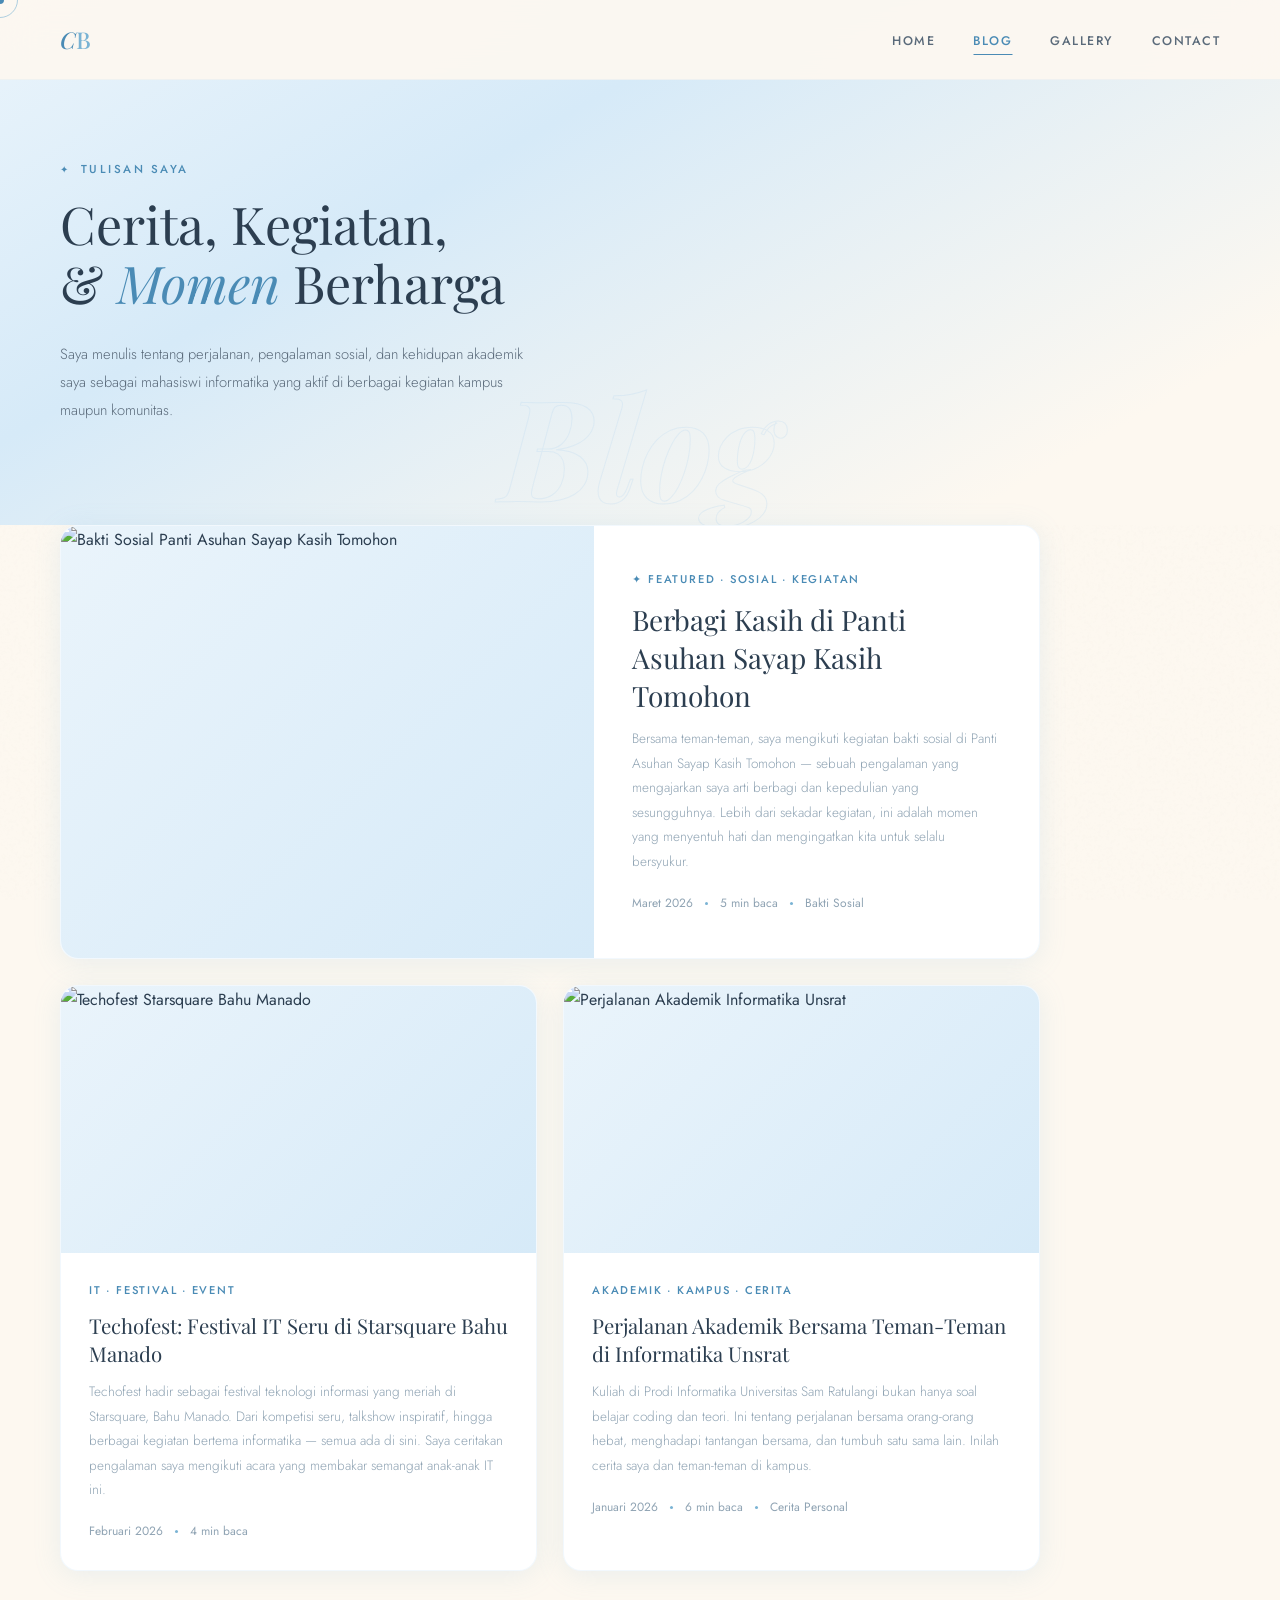
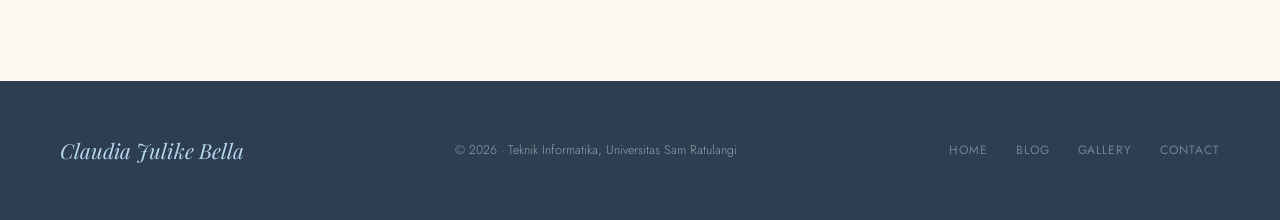
==== pages/blog.html @ 1d7b2b20 "first commit" ====
<!DOCTYPE html>
<html lang="id">
<head>
  <meta charset="UTF-8" />
  <meta name="viewport" content="width=device-width, initial-scale=1.0" />
  <title>Blog — Claudia Julike Bella</title>
  <link rel="stylesheet" href="../css/style.css" />
</head>
<body>

  <!-- CURSOR -->
  <div class="cursor-dot"></div>
  <div class="cursor-ring"></div>

  <!-- PAGE TRANSITION -->
  <div class="page-transition"></div>

  <!-- NAVBAR -->
  <nav>
    <div class="nav-logo"><em>C</em><span>B</span></div>
    <ul class="nav-links">
      <li><a href="../index.html">Home</a></li>
      <li><a href="blog.html" class="active">Blog</a></li>
      <li><a href="gallery.html">Gallery</a></li>
      <li><a href="contact.html">Contact</a></li>
    </ul>
    <div class="hamburger">
      <span></span><span></span><span></span>
    </div>
  </nav>

  <!-- PAGE HERO -->
  <div class="page-hero">
    <div class="page-hero-bg"></div>
    <div class="page-bg-text">Blog</div>
    <div class="page-hero-content">
      <div class="section-label">Tulisan Saya</div>
      <h1 class="section-title">Cerita, Kegiatan,<br>& <em>Momen</em> Berharga</h1>
      <p style="color: var(--text-mid); font-size: 0.92rem; max-width: 480px; margin-top: 16px; font-weight:300; line-height:1.9;">
        Saya menulis tentang perjalanan, pengalaman sosial, dan kehidupan akademik
        saya sebagai mahasiswi informatika yang aktif di berbagai kegiatan kampus maupun komunitas.
      </p>
    </div>
  </div>

  <!-- BLOG GRID -->
  <div class="blog-grid">

    <!-- Article 1 — Featured: Bakti Sosial Panti Asuhan -->
    <article class="blog-card featured reveal">
      <div class="blog-thumb">
        <img src="/assets/blog/image1.png" alt="Bakti Sosial Panti Asuhan Sayap Kasih Tomohon" />
        <div class="blog-thumb-bar"></div>
      </div>
      <div class="blog-body">
        <div class="blog-category">✦ Featured · Sosial · Kegiatan</div>
        <h2 class="blog-title">Berbagi Kasih di Panti Asuhan Sayap Kasih Tomohon</h2>
        <p class="blog-excerpt">
          Bersama teman-teman, saya mengikuti kegiatan bakti sosial di Panti Asuhan Sayap Kasih
          Tomohon — sebuah pengalaman yang mengajarkan saya arti berbagi dan kepedulian yang
          sesungguhnya. Lebih dari sekadar kegiatan, ini adalah momen yang menyentuh hati dan
          mengingatkan kita untuk selalu bersyukur.
        </p>
        <div class="blog-meta">
          <span>Maret 2026</span>
          <div class="blog-meta-dot"></div>
          <span>5 min baca</span>
          <div class="blog-meta-dot"></div>
          <span>Bakti Sosial</span>
        </div>
      </div>
    </article>

    <!-- Article 2: Techofest -->
    <article class="blog-card reveal">
      <div class="blog-thumb">
        <img src="/assets/blog/image2.png" alt="Techofest Starsquare Bahu Manado" />
        <div class="blog-thumb-bar"></div>
      </div>
      <div class="blog-body">
        <div class="blog-category">IT · Festival · Event</div>
        <h2 class="blog-title">Techofest: Festival IT Seru di Starsquare Bahu Manado</h2>
        <p class="blog-excerpt">
          Techofest hadir sebagai festival teknologi informasi yang meriah di Starsquare, Bahu Manado.
          Dari kompetisi seru, talkshow inspiratif, hingga berbagai kegiatan bertema informatika —
          semua ada di sini. Saya ceritakan pengalaman saya mengikuti acara yang membakar semangat
          anak-anak IT ini.
        </p>
        <div class="blog-meta">
          <span>Februari 2026</span>
          <div class="blog-meta-dot"></div>
          <span>4 min baca</span>
        </div>
      </div>
    </article>

    <!-- Article 3: Perjalanan Akademik -->
    <article class="blog-card reveal">
      <div class="blog-thumb">
        <img src="/assets/blog/image3.png" alt="Perjalanan Akademik Informatika Unsrat" />
        <div class="blog-thumb-bar"></div>
      </div>
      <div class="blog-body">
        <div class="blog-category">Akademik · Kampus · Cerita</div>
        <h2 class="blog-title">Perjalanan Akademik Bersama Teman-Teman di Informatika Unsrat</h2>
        <p class="blog-excerpt">
          Kuliah di Prodi Informatika Universitas Sam Ratulangi bukan hanya soal belajar coding
          dan teori. Ini tentang perjalanan bersama orang-orang hebat, menghadapi tantangan
          bersama, dan tumbuh satu sama lain. Inilah cerita saya dan teman-teman di kampus.
        </p>
        <div class="blog-meta">
          <span>Januari 2026</span>
          <div class="blog-meta-dot"></div>
          <span>6 min baca</span>
          <div class="blog-meta-dot"></div>
          <span>Cerita Personal</span>
        </div>
      </div>
    </article>

  </div>

  <!-- FOOTER -->
  <footer>
    <div class="footer-logo">Claudia Julike Bella</div>
    <p class="footer-text">© 2026 · Teknik Informatika, Universitas Sam Ratulangi</p>
    <div class="footer-links">
      <a href="../index.html">Home</a>
      <a href="blog.html">Blog</a>
      <a href="gallery.html">Gallery</a>
      <a href="contact.html">Contact</a>
    </div>
  </footer>

  <script src="../js/script.js"></script>
</body>
</html>
---- css/style.css ----
@import url('https://fonts.googleapis.com/css2?family=Playfair+Display:ital,wght@0,400;0,500;0,700;1,400;1,500&family=Jost:wght@300;400;500&display=swap');

/* ===================== CSS VARIABLES ===================== */
:root {
  --baby-blue: #b8d8f0;
  --light-blue: #d6eaf8;
  --pale-blue: #eaf4fb;
  --cream: #fdf8f0;
  --warm-cream: #f5ede0;
  --soft-tan: #e8d9c5;
  --text-dark: #2c3e50;
  --text-mid: #5a6a7a;
  --text-light: #8fa3b3;
  --accent-blue: #7ab3d4;
  --accent-deep: #4a8bb5;
  --white: #ffffff;
  --shadow: 0 4px 28px rgba(122, 179, 212, 0.15);
  --shadow-hover: 0 12px 48px rgba(74, 139, 181, 0.22);
  --radius: 18px;
  --radius-sm: 10px;
  --font-display: 'Playfair Display', serif;
  --font-body: 'Jost', sans-serif;
}

/* ===================== RESET & BASE ===================== */
*, *::before, *::after { box-sizing: border-box; margin: 0; padding: 0; }
html { scroll-behavior: smooth; }
body {
  font-family: var(--font-body);
  background-color: var(--cream);
  color: var(--text-dark);
  line-height: 1.7;
  overflow-x: hidden;
  cursor: none;
}
img { max-width: 100%; display: block; }
a { text-decoration: none; color: inherit; }
ul { list-style: none; }

/* ===================== CUSTOM CURSOR ===================== */
.cursor-dot {
  width: 8px; height: 8px;
  background: var(--accent-deep);
  border-radius: 50%;
  position: fixed;
  top: 0; left: 0;
  pointer-events: none;
  z-index: 9999;
  transform: translate(-50%, -50%);
  transition: width 0.2s, height 0.2s, background 0.2s;
}
.cursor-ring {
  width: 36px; height: 36px;
  border: 1.5px solid rgba(122, 179, 212, 0.6);
  border-radius: 50%;
  position: fixed;
  top: 0; left: 0;
  pointer-events: none;
  z-index: 9998;
  transform: translate(-50%, -50%);
  transition: all 0.12s ease;
}
.cursor-ring.hovered {
  width: 56px; height: 56px;
  background: rgba(184, 216, 240, 0.12);
  border-color: var(--accent-deep);
}
.cursor-dot.hovered {
  width: 4px; height: 4px;
}

/* ===================== NOISE TEXTURE ===================== */
body::before {
  content: '';
  position: fixed; inset: 0;
  background-image: url("data:image/svg+xml,%3Csvg viewBox='0 0 256 256' xmlns='http://www.w3.org/2000/svg'%3E%3Cfilter id='noise'%3E%3CfeTurbulence type='fractalNoise' baseFrequency='0.9' numOctaves='4' stitchTiles='stitch'/%3E%3C/filter%3E%3Crect width='100%25' height='100%25' filter='url(%23noise)' opacity='0.035'/%3E%3C/svg%3E");
  pointer-events: none; z-index: 0; opacity: 0.5;
}

/* ===================== PAGE TRANSITION ===================== */
.page-transition {
  position: fixed;
  inset: 0;
  background: var(--pale-blue);
  z-index: 9000;
  transform: scaleY(0);
  transform-origin: bottom;
  pointer-events: none;
}
.page-transition.enter {
  animation: pageEnter 0.5s cubic-bezier(0.77, 0, 0.18, 1) forwards;
}
.page-transition.exit {
  transform-origin: top;
  animation: pageExit 0.5s cubic-bezier(0.77, 0, 0.18, 1) forwards;
}
@keyframes pageEnter {
  from { transform: scaleY(0); transform-origin: bottom; }
  to   { transform: scaleY(1); transform-origin: bottom; }
}
@keyframes pageExit {
  from { transform: scaleY(1); transform-origin: top; }
  to   { transform: scaleY(0); transform-origin: top; }
}

/* ===================== NAVBAR ===================== */
nav {
  position: fixed; top: 0; left: 0; right: 0;
  z-index: 100;
  display: flex;
  justify-content: space-between;
  align-items: center;
  padding: 20px 60px;
  background: rgba(253, 248, 240, 0.92);
  backdrop-filter: blur(20px);
  -webkit-backdrop-filter: blur(20px);
  border-bottom: 1px solid rgba(184, 216, 240, 0.20);
  transition: box-shadow 0.4s, padding 0.4s;
}
nav.scrolled {
  padding: 14px 60px;
  box-shadow: 0 2px 30px rgba(122, 179, 212, 0.1);
}
.nav-logo {
  font-family: var(--font-display);
  font-size: 1.45rem;
  font-weight: 500;
  color: var(--accent-deep);
  letter-spacing: 0.01em;
  font-style: italic;
}
.nav-logo span { color: var(--accent-blue); font-style: normal; }
.nav-links {
  display: flex; gap: 38px; align-items: center;
}
.nav-links a {
  font-size: 0.78rem;
  font-weight: 500;
  letter-spacing: 0.12em;
  text-transform: uppercase;
  color: var(--text-mid);
  position: relative;
  transition: color 0.3s;
}
.nav-links a::after {
  content: '';
  position: absolute;
  bottom: -5px; left: 50%;
  width: 0; height: 1px;
  background: var(--accent-deep);
  transition: all 0.4s cubic-bezier(0.25, 0.46, 0.45, 0.94);
  transform: translateX(-50%);
}
.nav-links a:hover, .nav-links a.active { color: var(--accent-deep); }
.nav-links a:hover::after, .nav-links a.active::after { width: 100%; }
.hamburger {
  display: none; flex-direction: column; gap: 5px;
  cursor: none; padding: 4px;
}
.hamburger span {
  display: block; width: 22px; height: 1.5px;
  background: var(--text-mid); border-radius: 2px;
  transition: all 0.3s ease;
}

/* ===================== HERO ===================== */
.hero {
  min-height: 100vh;
  display: flex; align-items: center;
  padding: 130px 60px 100px;
  position: relative; overflow: hidden;
  background: var(--cream);
}

/* Decorative rings */
.hero::after {
  content: '';
  position: absolute;
  width: 600px; height: 600px;
  border-radius: 50%;
  border: 1px solid rgba(184, 216, 240, 0.18);
  right: -100px; top: 50%;
  transform: translateY(-50%);
  animation: spinSlow 30s linear infinite;
}
.hero::before {
  content: '';
  position: absolute;
  width: 400px; height: 400px;
  border-radius: 50%;
  border: 1px solid rgba(184, 216, 240, 0.10);
  right: 0px; top: 50%;
  transform: translateY(-50%);
  animation: spinSlow 20s linear infinite reverse;
  z-index: 0;
}
@keyframes spinSlow {
  from { transform: translateY(-50%) rotate(0deg); }
  to   { transform: translateY(-50%) rotate(360deg); }
}

.hero-bg-text {
  position: absolute;
  right: -10px; top: 50%;
  transform: translateY(-50%);
  font-family: var(--font-display);
  font-size: clamp(110px, 18vw, 250px);
  font-weight: 700;
  font-style: italic;
  color: transparent;
  -webkit-text-stroke: 1px rgba(184, 216, 240, 0.22);
  line-height: 1;
  pointer-events: none; user-select: none;
  white-space: nowrap;
  animation: floatText 6s ease-in-out infinite;
}
@keyframes floatText {
  0%, 100% { transform: translateY(-50%) translateX(0); }
  50%       { transform: translateY(-52%) translateX(-8px); }
}

.hero-blob {
  position: absolute; border-radius: 50%;
  filter: blur(70px); pointer-events: none; z-index: 1;
}
.hero-blob-1 {
  width: 520px; height: 520px;
  background: radial-gradient(circle, rgba(184, 216, 240, 0.55), rgba(214, 234, 248, 0.25));
  top: -60px; right: 4%;
  animation: floatBlob 9s ease-in-out infinite;
}
.hero-blob-2 {
  width: 300px; height: 300px;
  background: radial-gradient(circle, rgba(245, 237, 224, 0.4), transparent);
  bottom: 5%; left: 3%;
  animation: floatBlob 11s ease-in-out infinite reverse;
}
.hero-blob-3 {
  width: 200px; height: 200px;
  background: rgba(184, 216, 240, 0.18);
  top: 20%; left: 40%;
  animation: floatBlob 7s ease-in-out infinite 2s;
}
@keyframes floatBlob {
  0%, 100% { transform: translate(0, 0) scale(1); }
  50%       { transform: translate(16px, -16px) scale(1.06); }
}

.hero-content {
  position: relative; z-index: 2;
  max-width: 580px;
}
.hero-eyebrow {
  font-size: 0.72rem;
  letter-spacing: 0.22em;
  text-transform: uppercase;
  color: var(--accent-deep);
  font-weight: 500;
  margin-bottom: 20px;
  display: flex; align-items: center; gap: 12px;
  opacity: 0; animation: fadeUp 0.9s 0.1s ease forwards;
}
.hero-eyebrow::before {
  content: '✦';
  font-size: 0.65rem;
  animation: rotateStar 4s linear infinite;
}
@keyframes rotateStar {
  from { transform: rotate(0deg); }
  to   { transform: rotate(360deg); }
}

.hero-name {
  font-family: var(--font-display);
  font-size: clamp(50px, 7.5vw, 92px);
  font-weight: 400;
  line-height: 1.02;
  color: var(--text-dark);
  margin-bottom: 12px;
  opacity: 0; animation: fadeUp 0.9s 0.2s ease forwards;
}
.hero-name em {
  font-style: italic; color: var(--accent-deep);
  display: block;
}

.hero-title {
  font-family: var(--font-display);
  font-size: clamp(15px, 2vw, 22px);
  font-weight: 400;
  font-style: italic;
  color: var(--text-light);
  margin-bottom: 28px;
  opacity: 0; animation: fadeUp 0.9s 0.3s ease forwards;
}

.hero-divider {
  width: 60px; height: 1px;
  background: linear-gradient(to right, var(--accent-deep), transparent);
  margin-bottom: 28px;
  opacity: 0; animation: fadeUp 0.9s 0.35s ease forwards;
}

.hero-desc {
  font-size: 0.92rem;
  color: var(--text-mid);
  max-width: 420px;
  margin-bottom: 44px;
  line-height: 1.9;
  font-weight: 300;
  opacity: 0; animation: fadeUp 0.9s 0.4s ease forwards;
}

.hero-actions {
  display: flex; gap: 16px; flex-wrap: wrap;
  opacity: 0; animation: fadeUp 0.9s 0.5s ease forwards;
}

/* ===================== BUTTONS ===================== */
.btn-primary {
  padding: 14px 34px;
  background: var(--accent-deep);
  color: var(--white);
  border-radius: 100px;
  font-size: 0.78rem;
  font-weight: 500;
  letter-spacing: 0.1em;
  text-transform: uppercase;
  transition: all 0.4s cubic-bezier(0.25, 0.46, 0.45, 0.94);
  box-shadow: 0 6px 24px rgba(74, 139, 181, 0.30);
  position: relative; overflow: hidden;
}
.btn-primary::before {
  content: '';
  position: absolute; inset: 0;
  background: linear-gradient(135deg, rgba(255,255,255,0.15), transparent);
  opacity: 0; transition: opacity 0.3s;
}
.btn-primary:hover { transform: translateY(-3px); box-shadow: 0 12px 36px rgba(74, 139, 181, 0.40); }
.btn-primary:hover::before { opacity: 1; }
.btn-primary:active { transform: translateY(-1px); }

.btn-secondary {
  padding: 14px 34px;
  border: 1.5px solid rgba(184, 216, 240, 0.6);
  color: var(--accent-deep);
  border-radius: 100px;
  font-size: 0.78rem;
  font-weight: 500;
  letter-spacing: 0.1em;
  text-transform: uppercase;
  transition: all 0.4s cubic-bezier(0.25, 0.46, 0.45, 0.94);
  background: transparent;
}
.btn-secondary:hover {
  background: var(--pale-blue);
  border-color: var(--accent-deep);
  transform: translateY(-3px);
  box-shadow: 0 8px 24px rgba(74, 139, 181, 0.14);
}

/* ===================== FLOATING PARTICLES ===================== */
.hero-particles {
  position: absolute; inset: 0;
  pointer-events: none; overflow: hidden; z-index: 2;
}
.particle {
  position: absolute;
  opacity: 0;
  animation: particleFloat linear infinite;
}
@keyframes particleFloat {
  0%   { opacity: 0;    transform: translateY(100vh) rotate(0deg)   scale(0.5); }
  8%   { opacity: 1; }
  88%  { opacity: 0.7; }
  100% { opacity: 0;    transform: translateY(-15vh) rotate(360deg) scale(1.2); }
}
/* Bubble / orb particles — baby blue theme */
.particle.petal {
  border-radius: 50%;
  background: radial-gradient(circle at 35% 35%, rgba(255,255,255,0.7), rgba(184, 216, 240, 0.55));
  border: 1px solid rgba(122, 179, 212, 0.45);
  box-shadow: 0 2px 12px rgba(122, 179, 212, 0.30), inset 0 1px 3px rgba(255,255,255,0.5);
}
/* Tiny sparkle dots */
.particle.dot {
  border-radius: 50%;
  background: radial-gradient(circle, rgba(255,255,255,0.9), rgba(122, 179, 212, 0.7));
  box-shadow: 0 0 8px rgba(122, 179, 212, 0.6);
}
/* Soft ring particles */
.particle.ring {
  border-radius: 50%;
  background: transparent;
  border: 2px solid rgba(184, 216, 240, 0.55);
  box-shadow: 0 0 10px rgba(122, 179, 212, 0.25);
}

/* ===================== SCROLL INDICATOR ===================== */
.scroll-indicator {
  position: absolute; bottom: 36px; left: 60px;
  display: flex; flex-direction: column;
  align-items: center; gap: 8px;
  opacity: 0; animation: fadeUp 1s 1.2s ease forwards;
  z-index: 2;
}
.scroll-indicator-text {
  font-size: 0.62rem; letter-spacing: 0.18em;
  text-transform: uppercase; color: var(--text-light);
  font-weight: 500; writing-mode: vertical-rl;
}
.scroll-indicator-line {
  width: 1px; height: 44px;
  background: rgba(184, 216, 240, 0.3);
  position: relative; overflow: hidden;
}
.scroll-indicator-line::after {
  content: '';
  position: absolute; top: -100%; left: 0;
  width: 100%; height: 100%;
  background: linear-gradient(to bottom, transparent, var(--accent-deep), transparent);
  animation: scrollLine 1.8s ease-in-out infinite;
}
@keyframes scrollLine {
  from { top: -100%; }
  to   { top: 200%; }
}

/* ===================== HERO IMAGE ===================== */
.hero-image-wrap {
  position: absolute; right: 60px; top: 50%;
  transform: translateY(-50%);
  width: clamp(260px, 30vw, 400px);
  z-index: 1;
  opacity: 0; animation: fadeIn 1.2s 0.4s ease forwards;
  will-change: transform;
}
@keyframes fadeIn {
  from { opacity: 0; transform: translateY(-50%) scale(0.96); }
  to   { opacity: 1; transform: translateY(-50%) scale(1); }
}

/* ===================== SHIMMER HERO DIVIDER ===================== */
.hero-divider {
  position: relative; overflow: hidden;
}
.hero-divider::after {
  content: '';
  position: absolute; top: 0; left: -100%;
  width: 60%; height: 100%;
  background: linear-gradient(to right, transparent, rgba(255,255,255,0.9), transparent);
  animation: shimmer 2.8s ease-in-out infinite 1s;
}
@keyframes shimmer {
  from { left: -60%; }
  to   { left: 160%; }
}

/* ===================== WORD REVEAL ===================== */
.word-reveal .word {
  display: inline-block;
  overflow: hidden;
  vertical-align: bottom;
  margin-right: 0.22em;
}
.word-reveal .word:last-child { margin-right: 0; }
.word-reveal .word-inner {
  display: inline-block;
  transform: translateY(110%);
  opacity: 0;
  transition: transform 0.75s cubic-bezier(0.16, 1, 0.3, 1), opacity 0.5s ease;
}
.word-reveal.visible .word-inner { transform: translateY(0); opacity: 1; }
.word-reveal.visible .word:nth-child(1) .word-inner { transition-delay: 0.05s; }
.word-reveal.visible .word:nth-child(2) .word-inner { transition-delay: 0.15s; }
.word-reveal.visible .word:nth-child(3) .word-inner { transition-delay: 0.25s; }
.word-reveal.visible .word:nth-child(4) .word-inner { transition-delay: 0.35s; }

/* ===================== TYPEWRITER ===================== */
.typewriter-wrap::after {
  content: '|';
  display: inline-block;
  margin-left: 1px;
  color: var(--accent-deep);
  animation: blink 0.8s step-end infinite;
}
.typewriter-done::after { display: none; }
@keyframes blink {
  0%, 100% { opacity: 1; }
  50%       { opacity: 0; }
}
.hero-image-frame {
  width: 100%; aspect-ratio: 3/4;
  border-radius: 50% 30% 50% 30% / 30% 50% 30% 50%;
  overflow: hidden;
  background: linear-gradient(145deg, var(--pale-blue), var(--baby-blue));
  box-shadow: var(--shadow-hover), inset 0 0 0 1px rgba(184, 216, 240, 0.3);
  animation: morphShape 10s ease-in-out infinite;
}
@keyframes morphShape {
  0%, 100% { border-radius: 50% 30% 50% 30% / 30% 50% 30% 50%; }
  33%       { border-radius: 60% 40% 40% 60% / 50% 40% 60% 50%; }
  66%       { border-radius: 40% 60% 60% 40% / 60% 50% 40% 50%; }
}
.hero-image-frame img { width: 100%; height: 100%; object-fit: cover; }
.hero-image-placeholder {
  width: 100%; height: 100%;
  display: flex; flex-direction: column;
  align-items: center; justify-content: center;
  gap: 14px; color: var(--text-light); font-size: 0.82rem;
  font-weight: 300;
}
.hero-image-placeholder svg { opacity: 0.3; }

/* Floating deco around image */
.hero-image-deco-1 {
  position: absolute;
  width: 90px; height: 90px;
  border: 1px solid rgba(184, 216, 240, 0.4);
  border-radius: 50%;
  bottom: -20px; left: -20px;
  animation: floatBlob 5s ease-in-out infinite;
}
.hero-image-deco-2 {
  position: absolute;
  width: 50px; height: 50px;
  background: rgba(214, 234, 248, 0.55);
  border-radius: 50%;
  top: 10%; right: -16px;
  animation: floatBlob 7s ease-in-out infinite 1s;
}
.hero-image-deco-3 {
  position: absolute;
  font-family: var(--font-display);
  font-size: 0.65rem;
  font-style: italic;
  color: var(--text-light);
  letter-spacing: 0.1em;
  bottom: 40px; right: -60px;
  writing-mode: vertical-rl;
  opacity: 0.5;
}

/* ===================== SECTIONS ===================== */
.section { padding: 110px 60px; position: relative; background: var(--cream); }
.section-label {
  font-size: 0.72rem; letter-spacing: 0.22em;
  text-transform: uppercase; color: var(--accent-deep);
  font-weight: 500; margin-bottom: 14px;
  display: flex; align-items: center; gap: 10px;
}
.section-label::before { content: '✦'; font-size: 0.6rem; }
.section-title {
  font-family: var(--font-display);
  font-size: clamp(30px, 4.5vw, 52px);
  font-weight: 400; line-height: 1.15;
  color: var(--text-dark); margin-bottom: 28px;
}
.section-title em { font-style: italic; color: var(--accent-deep); }

/* About */
.about-grid {
  display: grid; grid-template-columns: 1fr 1fr;
  gap: 72px; align-items: center; max-width: 1100px;
}
.about-text p {
  color: var(--text-mid); margin-bottom: 16px;
  font-size: 0.92rem; font-weight: 300; line-height: 1.9;
}
.skills-wrap { margin-top: 30px; display: flex; flex-wrap: wrap; gap: 10px; }
.skill-tag {
  padding: 8px 20px;
  background: var(--pale-blue);
  border: 1px solid rgba(184, 216, 240, 0.5);
  border-radius: 100px;
  font-size: 0.78rem; color: var(--accent-deep); font-weight: 500;
  transition: all 0.3s ease; letter-spacing: 0.04em;
}
.skill-tag:hover {
  background: var(--baby-blue);
  border-color: var(--accent-deep);
  transform: translateY(-2px);
  box-shadow: 0 4px 12px rgba(74, 139, 181, 0.14);
}
.about-stats { display: grid; grid-template-columns: 1fr 1fr; gap: 18px; }
.stat-card {
  background: var(--white);
  border-radius: var(--radius);
  padding: 30px 26px;
  box-shadow: var(--shadow);
  border: 1px solid rgba(184, 216, 240, 0.2);
  transition: all 0.4s cubic-bezier(0.25, 0.46, 0.45, 0.94);
  position: relative; overflow: hidden;
}
.stat-card::before {
  content: '';
  position: absolute; top: 0; left: 0;
  width: 3px; height: 100%;
  background: linear-gradient(to bottom, var(--baby-blue), transparent);
  opacity: 0; transition: opacity 0.3s;
}
.stat-card:hover { box-shadow: var(--shadow-hover); transform: translateY(-5px); }
.stat-card:hover::before { opacity: 1; }
.stat-number {
  font-family: var(--font-display);
  font-size: 2.6rem; font-weight: 500;
  color: var(--accent-deep); line-height: 1; margin-bottom: 8px;
  font-style: italic;
}
.stat-label {
  font-size: 0.75rem; color: var(--text-light);
  text-transform: uppercase; letter-spacing: 0.1em; font-weight: 500;
}

/* ===================== DIVIDER ===================== */
.divider {
  height: 60px; margin: 0;
  background: linear-gradient(to bottom, var(--pale-blue), var(--cream));
  border: none;
}

/* ===================== PAGE HERO ===================== */
.page-hero {
  padding: 160px 60px 100px;
  position: relative; overflow: hidden;
  background: var(--cream);
}
.page-hero-bg {
  position: absolute; inset: 0;
  background: linear-gradient(150deg, var(--pale-blue) 0%, var(--light-blue) 35%, var(--cream) 85%);
  z-index: 0;
}
.page-hero-content { position: relative; z-index: 1; max-width: 640px; }
.page-bg-text {
  position: absolute;
  left: 50%; bottom: 10px;
  transform: translateX(-50%);
  font-family: var(--font-display);
  font-size: clamp(72px, 11vw, 155px);
  font-weight: 700; font-style: italic;
  color: transparent;
  -webkit-text-stroke: 1px rgba(184, 216, 240, 0.28);
  pointer-events: none; user-select: none; line-height: 1;
  white-space: nowrap;
  width: 100%; text-align: center;
}

/* ===================== BLOG ===================== */
.blog-grid {
  display: grid; grid-template-columns: repeat(2, 1fr);
  gap: 26px; max-width: 1100px;
  padding: 0 60px 110px;
}
.blog-card {
  background: var(--white);
  border-radius: var(--radius); overflow: hidden;
  box-shadow: var(--shadow);
  border: 1px solid rgba(184, 216, 240, 0.18);
  transition: all 0.45s cubic-bezier(0.25, 0.46, 0.45, 0.94);
  cursor: none;
}
.blog-card:hover {
  box-shadow: var(--shadow-hover);
  transform: translateY(-8px);
}
.blog-card.featured {
  grid-column: 1 / -1;
  display: grid; grid-template-columns: 1.2fr 1fr;
}
.blog-thumb {
  aspect-ratio: 16/9;
  background: linear-gradient(135deg, var(--pale-blue), var(--light-blue));
  position: relative; overflow: hidden;
}
.blog-card.featured .blog-thumb { aspect-ratio: unset; min-height: 280px; }

/* Blog thumbnail — real image support */
.blog-thumb img {
  width: 100%; height: 100%;
  object-fit: cover;
  display: block;
  transition: transform 0.5s ease;
}
.blog-card:hover .blog-thumb img { transform: scale(1.04); }

.blog-thumb-placeholder {
  width: 100%; height: 100%;
  display: flex; align-items: center; justify-content: center;
}
.blog-thumb-number {
  font-family: var(--font-display);
  font-size: 5.5rem; font-weight: 500; font-style: italic;
  color: transparent;
  -webkit-text-stroke: 1px rgba(122, 179, 212, 0.4);
  transition: all 0.4s ease;
}
.blog-card:hover .blog-thumb-number {
  -webkit-text-stroke-color: rgba(74, 139, 181, 0.55);
  transform: scale(1.05);
}
.blog-thumb-bar {
  position: absolute; bottom: 0; left: 0; right: 0;
  height: 2px;
  background: linear-gradient(to right, var(--accent-deep), var(--accent-blue), transparent);
  transform: scaleX(0); transform-origin: left;
  transition: transform 0.5s cubic-bezier(0.25, 0.46, 0.45, 0.94);
}
.blog-card:hover .blog-thumb-bar { transform: scaleX(1); }
.blog-body { padding: 28px; }
.blog-category {
  font-size: 0.7rem; letter-spacing: 0.16em;
  text-transform: uppercase; color: var(--accent-deep);
  font-weight: 500; margin-bottom: 12px;
}
.blog-title {
  font-family: var(--font-display);
  font-size: 1.28rem; font-weight: 400;
  color: var(--text-dark); line-height: 1.35;
  margin-bottom: 12px; transition: color 0.3s;
}
.blog-card:hover .blog-title { color: var(--accent-deep); }
.blog-excerpt {
  font-size: 0.85rem; color: var(--text-light);
  line-height: 1.8; margin-bottom: 20px; font-weight: 300;
}
.blog-meta {
  display: flex; align-items: center; gap: 12px;
  font-size: 0.75rem; color: var(--text-light);
}
.blog-meta-dot {
  width: 3px; height: 3px;
  border-radius: 50%; background: var(--accent-blue);
}
.blog-card.featured .blog-body { padding: 44px 38px; display: flex; flex-direction: column; justify-content: center; }
.blog-card.featured .blog-title { font-size: 1.75rem; }

/* ===================== GALLERY ===================== */
.gallery-filter { display: flex; gap: 10px; flex-wrap: wrap; padding: 0 60px 48px; }
.filter-btn {
  padding: 9px 24px; border-radius: 100px;
  border: 1.5px solid rgba(184, 216, 240, 0.45);
  background: transparent;
  font-family: var(--font-body); font-size: 0.78rem;
  color: var(--text-mid); cursor: none;
  transition: all 0.3s; font-weight: 500; letter-spacing: 0.06em;
}
.filter-btn:hover, .filter-btn.active {
  background: var(--accent-deep); border-color: var(--accent-deep); color: var(--white);
}
.gallery-grid {
  display: grid; grid-template-columns: repeat(3, 1fr);
  gap: 18px; padding: 0 60px 110px;
}
.gallery-item {
  border-radius: var(--radius); overflow: hidden;
  aspect-ratio: 1/1; background: var(--pale-blue);
  position: relative; cursor: none;
  box-shadow: var(--shadow);
  transition: all 0.45s cubic-bezier(0.25, 0.46, 0.45, 0.94);
}
.gallery-item:hover { transform: scale(1.03); box-shadow: var(--shadow-hover); }
.gallery-placeholder {
  width: 100%; height: 100%;
  display: flex; flex-direction: column;
  align-items: center; justify-content: center;
  gap: 10px; color: var(--text-light); font-size: 0.8rem;
  border: 1.5px dashed rgba(184, 216, 240, 0.45);
  border-radius: var(--radius);
  transition: all 0.3s; font-weight: 300;
}
.gallery-placeholder svg { opacity: 0.35; transition: opacity 0.3s; }
.gallery-item:hover .gallery-placeholder {
  border-color: var(--accent-blue);
  background: rgba(184, 216, 240, 0.12);
}
.gallery-item:hover .gallery-placeholder svg { opacity: 0.55; }
.gallery-item img { width: 100%; height: 100%; object-fit: cover; }
.gallery-overlay {
  position: absolute; inset: 0;
  background: linear-gradient(to top, rgba(44, 62, 80, 0.75) 0%, rgba(44, 62, 80, 0.18) 60%, transparent 100%);
  display: flex; flex-direction: column;
  align-items: flex-start; justify-content: flex-end;
  padding: 22px; opacity: 0;
  transition: opacity 0.4s ease;
  border-radius: var(--radius);
}
.gallery-item:hover .gallery-overlay { opacity: 1; }
.gallery-overlay-title {
  font-family: var(--font-display); font-size: 1rem;
  color: var(--white); font-style: italic;
  transform: translateY(8px);
  transition: transform 0.4s ease;
}
.gallery-item:hover .gallery-overlay-title { transform: translateY(0); }
.gallery-overlay-cat {
  font-size: 0.68rem; letter-spacing: 0.14em;
  text-transform: uppercase; color: var(--baby-blue);
  margin-top: 4px;
  transform: translateY(8px);
  transition: transform 0.4s ease 0.05s;
}
.gallery-item:hover .gallery-overlay-cat { transform: translateY(0); }

/* Lightbox */
.lightbox {
  position: fixed; inset: 0;
  background: rgba(44, 62, 80, 0.90); z-index: 999;
  display: flex; align-items: center; justify-content: center;
  opacity: 0; pointer-events: none;
  transition: opacity 0.4s; backdrop-filter: blur(12px);
}
.lightbox.active { opacity: 1; pointer-events: all; }
.lightbox-img {
  max-width: 82vw; max-height: 82vh;
  border-radius: var(--radius); object-fit: contain;
  transform: scale(0.95);
  transition: transform 0.4s cubic-bezier(0.25, 0.46, 0.45, 0.94);
}
.lightbox.active .lightbox-img { transform: scale(1); }
.lightbox-close {
  position: absolute; top: 28px; right: 36px;
  font-size: 1.8rem; color: rgba(235, 245, 252, 0.75);
  cursor: none; line-height: 1; opacity: 0.7;
  transition: opacity 0.3s, transform 0.3s;
  background: none; border: none;
}
.lightbox-close:hover { opacity: 1; transform: rotate(90deg); }

/* ===================== CONTACT ===================== */
.contact-grid {
  display: grid; grid-template-columns: 1fr 1.4fr;
  gap: 64px; max-width: 1050px;
  padding: 0 60px 110px; align-items: start;
}
.contact-info h3 {
  font-family: var(--font-display);
  font-size: 1.6rem; font-weight: 400;
  color: var(--text-dark); margin-bottom: 18px; line-height: 1.3;
}
.contact-info p {
  font-size: 0.88rem; color: var(--text-mid);
  line-height: 1.9; margin-bottom: 32px; font-weight: 300;
}
.contact-links { display: flex; flex-direction: column; gap: 14px; }
.contact-link-item {
  display: flex; align-items: center; gap: 16px;
  padding: 14px 18px;
  background: var(--white); border-radius: var(--radius-sm);
  box-shadow: var(--shadow);
  border: 1px solid rgba(184, 216, 240, 0.2);
  transition: all 0.35s cubic-bezier(0.25, 0.46, 0.45, 0.94);
  color: var(--text-mid); font-size: 0.85rem;
}
.contact-link-item:hover {
  box-shadow: var(--shadow-hover); transform: translateX(6px); color: var(--accent-deep);
}
.contact-link-icon {
  width: 40px; height: 40px; border-radius: 50%;
  background: var(--pale-blue);
  display: flex; align-items: center; justify-content: center;
  flex-shrink: 0; transition: background 0.3s;
}
.contact-link-item:hover .contact-link-icon { background: var(--light-blue); }

/* Form */
.contact-form {
  background: var(--white); border-radius: 22px;
  padding: 44px; box-shadow: var(--shadow);
  border: 1px solid rgba(184, 216, 240, 0.18);
}
.form-group { margin-bottom: 22px; }
.form-group label {
  display: block; font-size: 0.72rem; font-weight: 500;
  letter-spacing: 0.1em; text-transform: uppercase;
  color: var(--text-mid); margin-bottom: 9px;
}
.form-group input,
.form-group textarea,
.form-group select {
  width: 100%; padding: 13px 18px;
  border: 1.5px solid rgba(184, 216, 240, 0.35);
  border-radius: var(--radius-sm);
  background: var(--cream);
  font-family: var(--font-body); font-size: 0.88rem;
  color: var(--text-dark); transition: all 0.3s; outline: none;
  resize: none; font-weight: 300;
}
.form-group input:focus,
.form-group textarea:focus,
.form-group select:focus {
  border-color: var(--accent-blue); background: var(--white);
  box-shadow: 0 0 0 3px rgba(184, 216, 240, 0.2);
}
.form-group textarea { min-height: 130px; }
.form-row { display: grid; grid-template-columns: 1fr 1fr; gap: 16px; }
.btn-submit {
  width: 100%; padding: 15px;
  background: var(--accent-deep); color: var(--white);
  border: none; border-radius: 100px;
  font-family: var(--font-body); font-size: 0.78rem; font-weight: 500;
  letter-spacing: 0.1em; text-transform: uppercase;
  cursor: none; transition: all 0.4s cubic-bezier(0.25, 0.46, 0.45, 0.94);
  box-shadow: 0 6px 24px rgba(74, 139, 181, 0.30);
}
.btn-submit:hover { background: var(--accent-blue); transform: translateY(-3px); box-shadow: 0 12px 36px rgba(74, 139, 181, 0.38); }
.form-success {
  display: none; text-align: center; padding: 24px;
  color: var(--accent-deep); font-family: var(--font-display);
  font-size: 1.25rem; font-style: italic;
}

/* ===================== FOOTER ===================== */
footer {
  background: var(--text-dark); color: rgba(235, 245, 252, 0.55);
  padding: 52px 60px;
  display: flex; justify-content: space-between; align-items: center;
  flex-wrap: wrap; gap: 20px;
}
.footer-logo {
  font-family: var(--font-display); font-size: 1.3rem;
  color: var(--baby-blue); font-weight: 400; font-style: italic;
}
.footer-text { font-size: 0.78rem; font-weight: 300; }
.footer-links { display: flex; gap: 28px; }
.footer-links a {
  font-size: 0.75rem; letter-spacing: 0.08em;
  color: rgba(235, 245, 252, 0.38); transition: color 0.3s;
  text-transform: uppercase;
}
.footer-links a:hover { color: var(--baby-blue); }

/* ===================== ANIMATIONS ===================== */
@keyframes fadeUp {
  from { opacity: 0; transform: translateY(28px); }
  to   { opacity: 1; transform: translateY(0); }
}

.reveal {
  opacity: 0; transform: translateY(36px);
  transition: opacity 0.8s cubic-bezier(0.25, 0.46, 0.45, 0.94),
              transform 0.8s cubic-bezier(0.25, 0.46, 0.45, 0.94);
}
.reveal.visible { opacity: 1; transform: translateY(0); }

/* Stagger children */
.reveal-stagger > * {
  opacity: 0; transform: translateY(24px);
  transition: opacity 0.6s ease, transform 0.6s ease;
}
.reveal-stagger.visible > *:nth-child(1) { opacity: 1; transform: none; transition-delay: 0s; }
.reveal-stagger.visible > *:nth-child(2) { opacity: 1; transform: none; transition-delay: 0.1s; }
.reveal-stagger.visible > *:nth-child(3) { opacity: 1; transform: none; transition-delay: 0.2s; }
.reveal-stagger.visible > *:nth-child(4) { opacity: 1; transform: none; transition-delay: 0.3s; }

/* ===================== RESPONSIVE ===================== */
@media (max-width: 960px) {
  body { cursor: auto; }
  .cursor-dot, .cursor-ring { display: none; }
  nav { padding: 16px 28px; }
  nav.scrolled { padding: 12px 28px; }
  .nav-links { display: none; flex-direction: column; position: fixed; inset: 0; top: 62px; background: var(--cream); padding: 44px 28px; gap: 28px; z-index: 99; }
  .nav-links.open { display: flex; }
  .nav-links a { font-size: 1rem; }
  .hamburger { display: flex; cursor: pointer; }
  .hero { padding: 120px 28px 80px; flex-direction: column; }
  .hero::before, .hero::after { display: none; }
  .hero-content { max-width: 100%; }
  .hero-image-wrap { position: relative; right: auto; top: auto; transform: none; width: 100%; max-width: 300px; margin: 52px auto 0; animation: none; opacity: 1; }
  .section, .page-hero { padding: 80px 28px 60px; }
  .about-grid { grid-template-columns: 1fr; gap: 44px; }
  .blog-grid { grid-template-columns: 1fr; padding: 0 28px 80px; }
  .blog-card.featured { grid-column: 1; display: block; }
  .gallery-grid { grid-template-columns: repeat(2, 1fr); padding: 0 28px 80px; }
  .gallery-filter { padding: 0 28px 40px; }
  .contact-grid { grid-template-columns: 1fr; padding: 0 28px 80px; }
  .divider { margin: 0 28px; }
  footer { padding: 40px 28px; flex-direction: column; text-align: center; }
}
@media (max-width: 560px) {
  .gallery-grid { grid-template-columns: 1fr; }
  .about-stats { grid-template-columns: 1fr 1fr; }
  .form-row { grid-template-columns: 1fr; }
}
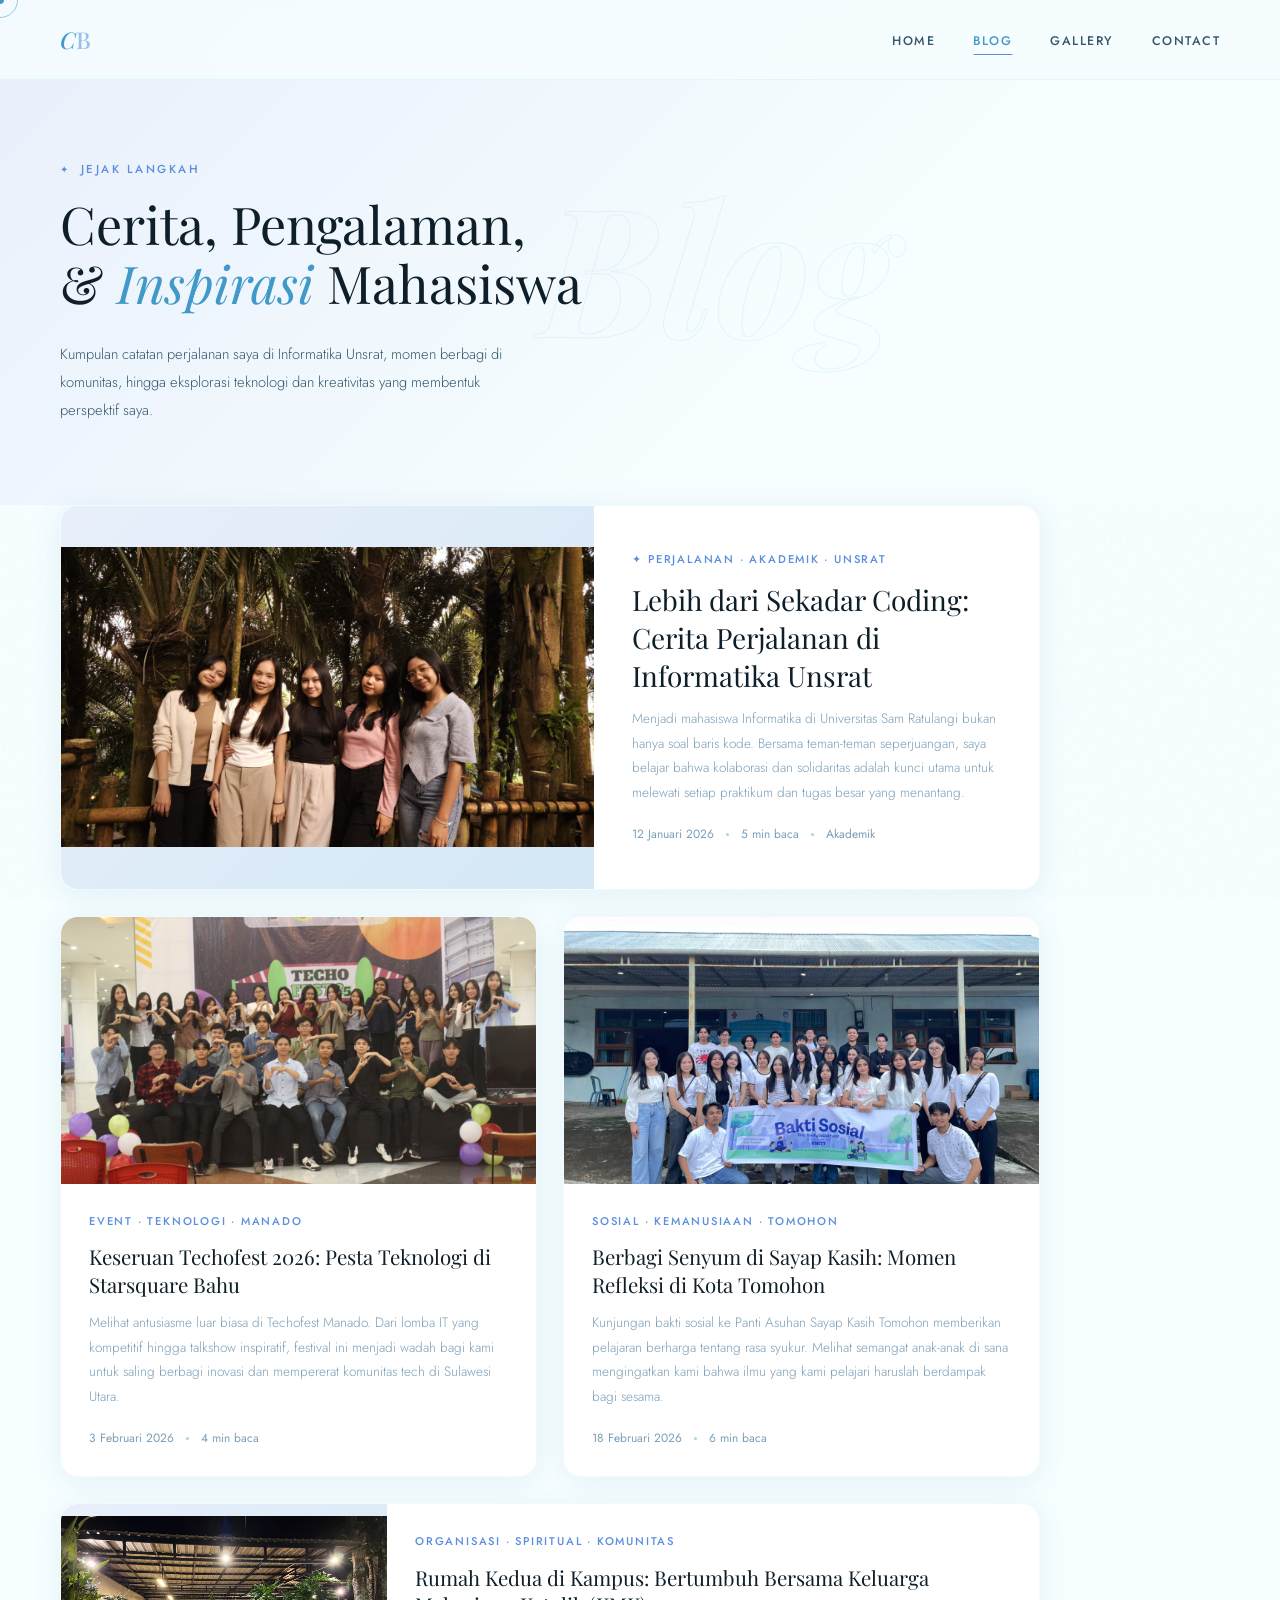
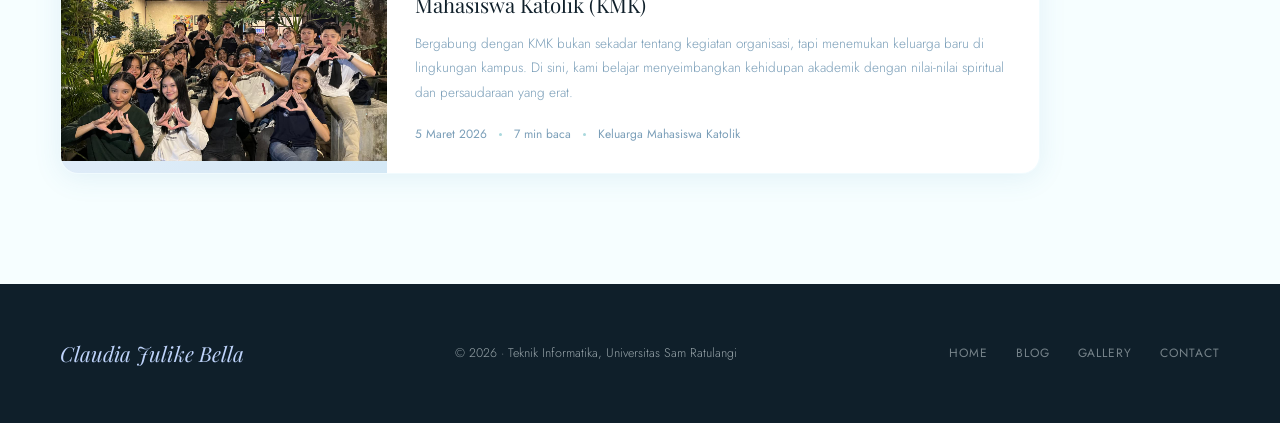
==== commit 8edecebd: "final commit" ====
--- a/pages/blog.html
+++ b/pages/blog.html
@@ -31,89 +31,122 @@
 
   <!-- PAGE HERO -->
   <div class="page-hero">
-    <div class="page-hero-bg"></div>
-    <div class="page-bg-text">Blog</div>
-    <div class="page-hero-content">
-      <div class="section-label">Tulisan Saya</div>
-      <h1 class="section-title">Cerita, Kegiatan,<br>& <em>Momen</em> Berharga</h1>
-      <p style="color: var(--text-mid); font-size: 0.92rem; max-width: 480px; margin-top: 16px; font-weight:300; line-height:1.9;">
-        Saya menulis tentang perjalanan, pengalaman sosial, dan kehidupan akademik
-        saya sebagai mahasiswi informatika yang aktif di berbagai kegiatan kampus maupun komunitas.
-      </p>
-    </div>
+  <div class="page-hero-bg"></div>
+  <div class="page-bg-text">Blog</div>
+  <div class="page-hero-content">
+    <div class="section-label">Jejak Langkah</div>
+    <h1 class="section-title">Cerita, Pengalaman,<br>& <em>Inspirasi</em> Mahasiswa</h1>
+    <p style="color: var(--text-mid); font-size: 0.92rem; max-width: 480px; margin-top: 16px; font-weight:300; line-height:1.9;">
+      Kumpulan catatan perjalanan saya di Informatika Unsrat, momen berbagi di komunitas, 
+      hingga eksplorasi teknologi dan kreativitas yang membentuk perspektif saya.
+    </p>
   </div>
+</div>
 
   <!-- BLOG GRID -->
   <div class="blog-grid">
 
-    <!-- Article 1 — Featured: Bakti Sosial Panti Asuhan -->
+    <!-- Article 1 — Featured -->
     <article class="blog-card featured reveal">
       <div class="blog-thumb">
-        <img src="/assets/blog/image1.png" alt="Bakti Sosial Panti Asuhan Sayap Kasih Tomohon" />
+        <div class="blog-thumb-placeholder">
+          <span class="blog-thumb-number">
+            <img src="../assets/blog/sirkel.jpeg" alt="Informatika Unsrat">
+          </span>
+        </div>
         <div class="blog-thumb-bar"></div>
       </div>
       <div class="blog-body">
-        <div class="blog-category">✦ Featured · Sosial · Kegiatan</div>
-        <h2 class="blog-title">Berbagi Kasih di Panti Asuhan Sayap Kasih Tomohon</h2>
+        <div class="blog-category">✦ Perjalanan · Akademik · Unsrat</div>
+        <h2 class="blog-title">Lebih dari Sekadar Coding: Cerita Perjalanan di Informatika Unsrat</h2>
         <p class="blog-excerpt">
-          Bersama teman-teman, saya mengikuti kegiatan bakti sosial di Panti Asuhan Sayap Kasih
-          Tomohon — sebuah pengalaman yang mengajarkan saya arti berbagi dan kepedulian yang
-          sesungguhnya. Lebih dari sekadar kegiatan, ini adalah momen yang menyentuh hati dan
-          mengingatkan kita untuk selalu bersyukur.
+          Menjadi mahasiswa Informatika di Universitas Sam Ratulangi bukan hanya soal baris kode. 
+          Bersama teman-teman seperjuangan, saya belajar bahwa kolaborasi dan solidaritas adalah 
+          kunci utama untuk melewati setiap praktikum dan tugas besar yang menantang.
         </p>
         <div class="blog-meta">
-          <span>Maret 2026</span>
+          <span>12 Januari 2026</span>
           <div class="blog-meta-dot"></div>
           <span>5 min baca</span>
           <div class="blog-meta-dot"></div>
-          <span>Bakti Sosial</span>
+          <span>Akademik</span>
         </div>
       </div>
     </article>
 
-    <!-- Article 2: Techofest -->
     <article class="blog-card reveal">
       <div class="blog-thumb">
-        <img src="/assets/blog/image2.png" alt="Techofest Starsquare Bahu Manado" />
+        <div class="blog-thumb-placeholder">
+          <span class="blog-thumb-number">
+            <img src="../assets/blog/techofest.jpeg" alt="Techofest Manado">
+          </span>
+        </div>
         <div class="blog-thumb-bar"></div>
       </div>
       <div class="blog-body">
-        <div class="blog-category">IT · Festival · Event</div>
-        <h2 class="blog-title">Techofest: Festival IT Seru di Starsquare Bahu Manado</h2>
+        <div class="blog-category">Event · Teknologi · Manado</div>
+        <h2 class="blog-title">Keseruan Techofest 2026: Pesta Teknologi di Starsquare Bahu</h2>
         <p class="blog-excerpt">
-          Techofest hadir sebagai festival teknologi informasi yang meriah di Starsquare, Bahu Manado.
-          Dari kompetisi seru, talkshow inspiratif, hingga berbagai kegiatan bertema informatika —
-          semua ada di sini. Saya ceritakan pengalaman saya mengikuti acara yang membakar semangat
-          anak-anak IT ini.
+          Melihat antusiasme luar biasa di Techofest Manado. Dari lomba IT yang kompetitif hingga 
+          talkshow inspiratif, festival ini menjadi wadah bagi kami untuk saling berbagi inovasi 
+          dan mempererat komunitas tech di Sulawesi Utara.
         </p>
         <div class="blog-meta">
-          <span>Februari 2026</span>
+          <span>3 Februari 2026</span>
           <div class="blog-meta-dot"></div>
           <span>4 min baca</span>
         </div>
       </div>
     </article>
 
-    <!-- Article 3: Perjalanan Akademik -->
     <article class="blog-card reveal">
       <div class="blog-thumb">
-        <img src="/assets/blog/image3.png" alt="Perjalanan Akademik Informatika Unsrat" />
+        <div class="blog-thumb-placeholder">
+          <span class="blog-thumb-number">
+            <img src="../assets/blog/baksos.jpeg" alt="Baksos Sayap Kasih">
+          </span>
+        </div>
         <div class="blog-thumb-bar"></div>
       </div>
       <div class="blog-body">
-        <div class="blog-category">Akademik · Kampus · Cerita</div>
-        <h2 class="blog-title">Perjalanan Akademik Bersama Teman-Teman di Informatika Unsrat</h2>
+        <div class="blog-category">Sosial · Kemanusiaan · Tomohon</div>
+        <h2 class="blog-title">Berbagi Senyum di Sayap Kasih: Momen Refleksi di Kota Tomohon</h2>
         <p class="blog-excerpt">
-          Kuliah di Prodi Informatika Universitas Sam Ratulangi bukan hanya soal belajar coding
-          dan teori. Ini tentang perjalanan bersama orang-orang hebat, menghadapi tantangan
-          bersama, dan tumbuh satu sama lain. Inilah cerita saya dan teman-teman di kampus.
+          Kunjungan bakti sosial ke Panti Asuhan Sayap Kasih Tomohon memberikan pelajaran berharga 
+          tentang rasa syukur. Melihat semangat anak-anak di sana mengingatkan kami bahwa ilmu 
+          yang kami pelajari haruslah berdampak bagi sesama.
         </p>
         <div class="blog-meta">
-          <span>Januari 2026</span>
+          <span>18 Februari 2026</span>
           <div class="blog-meta-dot"></div>
           <span>6 min baca</span>
+        </div>
+      </div>
+    </article>
+
+    <article class="blog-card reveal" style="grid-column: 1 / -1; display: grid; grid-template-columns: 1fr 2fr;">
+      <div class="blog-thumb" style="aspect-ratio: unset; min-height: 220px;">
+        <div class="blog-thumb-placeholder">
+          <span class="blog-thumb-number">
+            <img src="../assets/blog/kmk.jpeg" alt="KMK Unsrat">
+          </span>
+          </div>
+        <div class="blog-thumb-bar"></div>
+      </div>
+      <div class="blog-body" style="display: flex; flex-direction: column; justify-content: center;">
+        <div class="blog-category">Organisasi · Spiritual · Komunitas</div>
+        <h2 class="blog-title">Rumah Kedua di Kampus: Bertumbuh Bersama Keluarga Mahasiswa Katolik (KMK)</h2>
+        <p class="blog-excerpt">
+          Bergabung dengan KMK bukan sekadar tentang kegiatan organisasi, tapi menemukan keluarga baru 
+          di lingkungan kampus. Di sini, kami belajar menyeimbangkan kehidupan akademik dengan 
+          nilai-nilai spiritual dan persaudaraan yang erat.
+        </p>
+        <div class="blog-meta">
+          <span>5 Maret 2026</span>
           <div class="blog-meta-dot"></div>
-          <span>Cerita Personal</span>
+          <span>7 min baca</span>
+          <div class="blog-meta-dot"></div>
+          <span>Keluarga Mahasiswa Katolik</span>
         </div>
       </div>
     </article>
@@ -134,4 +167,4 @@
 
   <script src="../js/script.js"></script>
 </body>
-</html>+</html>
--- a/css/style.css
+++ b/css/style.css
@@ -2,20 +2,20 @@
 
 /* ===================== CSS VARIABLES ===================== */
 :root {
-  --baby-blue: #b8d8f0;
-  --light-blue: #d6eaf8;
-  --pale-blue: #eaf4fb;
-  --cream: #fdf8f0;
-  --warm-cream: #f5ede0;
-  --soft-tan: #e8d9c5;
-  --text-dark: #2c3e50;
-  --text-mid: #5a6a7a;
-  --text-light: #8fa3b3;
-  --accent-blue: #7ab3d4;
-  --accent-deep: #4a8bb5;
+  --peach: #a9d8dd;
+  --peach-light: #bed3fa;
+  --peach-dark: #5b8fde;
+  --warm-white: #f6feff;
+  --cream: #e8effb;
+  --cream-deep: #d4e8f5;
+  --text-dark: #0f1f2a;
+  --text-mid: #35576b;
+  --text-light: #7a9eb8;
+  --accent: #4099c9;
+  --rose: #98c0e8;
   --white: #ffffff;
-  --shadow: 0 4px 28px rgba(122, 179, 212, 0.15);
-  --shadow-hover: 0 12px 48px rgba(74, 139, 181, 0.22);
+  --shadow: 0 4px 28px rgba(50, 130, 180, 0.1);
+  --shadow-hover: 0 12px 48px rgba(50, 139, 180, 0.2);
   --radius: 18px;
   --radius-sm: 10px;
   --font-display: 'Playfair Display', serif;
@@ -27,7 +27,7 @@
 html { scroll-behavior: smooth; }
 body {
   font-family: var(--font-body);
-  background-color: var(--cream);
+  background-color: var(--warm-white);
   color: var(--text-dark);
   line-height: 1.7;
   overflow-x: hidden;
@@ -40,7 +40,7 @@
 /* ===================== CUSTOM CURSOR ===================== */
 .cursor-dot {
   width: 8px; height: 8px;
-  background: var(--accent-deep);
+  background: var(--accent);
   border-radius: 50%;
   position: fixed;
   top: 0; left: 0;
@@ -51,7 +51,7 @@
 }
 .cursor-ring {
   width: 36px; height: 36px;
-  border: 1.5px solid rgba(122, 179, 212, 0.6);
+  border: 1.5px solid rgba(64, 151, 201, 0.5);
   border-radius: 50%;
   position: fixed;
   top: 0; left: 0;
@@ -62,8 +62,8 @@
 }
 .cursor-ring.hovered {
   width: 56px; height: 56px;
-  background: rgba(184, 216, 240, 0.12);
-  border-color: var(--accent-deep);
+  background: rgba(123, 196, 242, 0.1);
+  border-color: var(--peach-dark);
 }
 .cursor-dot.hovered {
   width: 4px; height: 4px;
@@ -74,14 +74,14 @@
   content: '';
   position: fixed; inset: 0;
   background-image: url("data:image/svg+xml,%3Csvg viewBox='0 0 256 256' xmlns='http://www.w3.org/2000/svg'%3E%3Cfilter id='noise'%3E%3CfeTurbulence type='fractalNoise' baseFrequency='0.9' numOctaves='4' stitchTiles='stitch'/%3E%3C/filter%3E%3Crect width='100%25' height='100%25' filter='url(%23noise)' opacity='0.035'/%3E%3C/svg%3E");
-  pointer-events: none; z-index: 0; opacity: 0.5;
+  pointer-events: none; z-index: 0; opacity: 0.6;
 }
 
 /* ===================== PAGE TRANSITION ===================== */
 .page-transition {
   position: fixed;
   inset: 0;
-  background: var(--pale-blue);
+  background: var(--cream-deep);
   z-index: 9000;
   transform: scaleY(0);
   transform-origin: bottom;
@@ -111,25 +111,25 @@
   justify-content: space-between;
   align-items: center;
   padding: 20px 60px;
-  background: rgba(253, 248, 240, 0.92);
+  background: rgba(246, 253, 255, 0.85);
   backdrop-filter: blur(20px);
   -webkit-backdrop-filter: blur(20px);
-  border-bottom: 1px solid rgba(184, 216, 240, 0.20);
+  border-bottom: 1px solid rgba(123, 222, 242, 0.18);
   transition: box-shadow 0.4s, padding 0.4s;
 }
 nav.scrolled {
   padding: 14px 60px;
-  box-shadow: 0 2px 30px rgba(122, 179, 212, 0.1);
+  box-shadow: 0 2px 30px rgba(50, 115, 180, 0.08);
 }
 .nav-logo {
   font-family: var(--font-display);
   font-size: 1.45rem;
   font-weight: 500;
-  color: var(--accent-deep);
+  color: var(--accent);
   letter-spacing: 0.01em;
   font-style: italic;
 }
-.nav-logo span { color: var(--accent-blue); font-style: normal; }
+.nav-logo span { color: var(--rose); font-style: normal; }
 .nav-links {
   display: flex; gap: 38px; align-items: center;
 }
@@ -147,12 +147,14 @@
   position: absolute;
   bottom: -5px; left: 50%;
   width: 0; height: 1px;
-  background: var(--accent-deep);
+  background: var(--peach-dark);
   transition: all 0.4s cubic-bezier(0.25, 0.46, 0.45, 0.94);
   transform: translateX(-50%);
 }
-.nav-links a:hover, .nav-links a.active { color: var(--accent-deep); }
-.nav-links a:hover::after, .nav-links a.active::after { width: 100%; }
+.nav-links a:hover, .nav-links a.active { color: var(--accent); }
+.nav-links a:hover::after, .nav-links a.active::after {
+  width: 100%;
+}
 .hamburger {
   display: none; flex-direction: column; gap: 5px;
   cursor: none; padding: 4px;
@@ -169,7 +171,6 @@
   display: flex; align-items: center;
   padding: 130px 60px 100px;
   position: relative; overflow: hidden;
-  background: var(--cream);
 }
 
 /* Decorative rings */
@@ -178,7 +179,7 @@
   position: absolute;
   width: 600px; height: 600px;
   border-radius: 50%;
-  border: 1px solid rgba(184, 216, 240, 0.18);
+  border: 1px solid rgba(123, 196, 242, 0.12);
   right: -100px; top: 50%;
   transform: translateY(-50%);
   animation: spinSlow 30s linear infinite;
@@ -188,7 +189,7 @@
   position: absolute;
   width: 400px; height: 400px;
   border-radius: 50%;
-  border: 1px solid rgba(184, 216, 240, 0.10);
+  border: 1px solid rgba(123, 208, 242, 0.08);
   right: 0px; top: 50%;
   transform: translateY(-50%);
   animation: spinSlow 20s linear infinite reverse;
@@ -201,14 +202,14 @@
 
 .hero-bg-text {
   position: absolute;
-  right: -10px; top: 50%;
+  right: 30%; top: 50%;
   transform: translateY(-50%);
   font-family: var(--font-display);
   font-size: clamp(110px, 18vw, 250px);
   font-weight: 700;
   font-style: italic;
   color: transparent;
-  -webkit-text-stroke: 1px rgba(184, 216, 240, 0.22);
+  -webkit-text-stroke: 1px rgba(123, 218, 242, 0.18);
   line-height: 1;
   pointer-events: none; user-select: none;
   white-space: nowrap;
@@ -224,20 +225,20 @@
   filter: blur(70px); pointer-events: none; z-index: 1;
 }
 .hero-blob-1 {
-  width: 520px; height: 520px;
-  background: radial-gradient(circle, rgba(184, 216, 240, 0.55), rgba(214, 234, 248, 0.25));
-  top: -60px; right: 4%;
+  width: 440px; height: 440px;
+  background: radial-gradient(circle, rgba(123, 198, 242, 0.2), rgba(232, 165, 152, 0.1));
+  top: -100px; right: 8%;
   animation: floatBlob 9s ease-in-out infinite;
 }
 .hero-blob-2 {
   width: 300px; height: 300px;
-  background: radial-gradient(circle, rgba(245, 237, 224, 0.4), transparent);
+  background: radial-gradient(circle, rgba(190, 237, 250, 0.25), transparent);
   bottom: 5%; left: 3%;
   animation: floatBlob 11s ease-in-out infinite reverse;
 }
 .hero-blob-3 {
-  width: 200px; height: 200px;
-  background: rgba(184, 216, 240, 0.18);
+  width: 180px; height: 180px;
+  background: rgba(152, 216, 232, 0.15);
   top: 20%; left: 40%;
   animation: floatBlob 7s ease-in-out infinite 2s;
 }
@@ -254,7 +255,7 @@
   font-size: 0.72rem;
   letter-spacing: 0.22em;
   text-transform: uppercase;
-  color: var(--accent-deep);
+  color: var(--peach-dark);
   font-weight: 500;
   margin-bottom: 20px;
   display: flex; align-items: center; gap: 12px;
@@ -280,7 +281,7 @@
   opacity: 0; animation: fadeUp 0.9s 0.2s ease forwards;
 }
 .hero-name em {
-  font-style: italic; color: var(--accent-deep);
+  font-style: italic; color: var(--accent);
   display: block;
 }
 
@@ -296,7 +297,7 @@
 
 .hero-divider {
   width: 60px; height: 1px;
-  background: linear-gradient(to right, var(--accent-deep), transparent);
+  background: linear-gradient(to right, var(--peach-dark), transparent);
   margin-bottom: 28px;
   opacity: 0; animation: fadeUp 0.9s 0.35s ease forwards;
 }
@@ -319,7 +320,7 @@
 /* ===================== BUTTONS ===================== */
 .btn-primary {
   padding: 14px 34px;
-  background: var(--accent-deep);
+  background: var(--accent);
   color: var(--white);
   border-radius: 100px;
   font-size: 0.78rem;
@@ -327,23 +328,23 @@
   letter-spacing: 0.1em;
   text-transform: uppercase;
   transition: all 0.4s cubic-bezier(0.25, 0.46, 0.45, 0.94);
-  box-shadow: 0 6px 24px rgba(74, 139, 181, 0.30);
+  box-shadow: 0 6px 24px rgba(64, 151, 201, 0.28);
   position: relative; overflow: hidden;
 }
 .btn-primary::before {
   content: '';
   position: absolute; inset: 0;
-  background: linear-gradient(135deg, rgba(255,255,255,0.15), transparent);
+  background: linear-gradient(135deg, rgba(255, 255, 255, 0.15), transparent);
   opacity: 0; transition: opacity 0.3s;
 }
-.btn-primary:hover { transform: translateY(-3px); box-shadow: 0 12px 36px rgba(74, 139, 181, 0.40); }
+.btn-primary:hover { transform: translateY(-3px); box-shadow: 0 12px 36px rgba(64, 164, 201, 0.38); }
 .btn-primary:hover::before { opacity: 1; }
 .btn-primary:active { transform: translateY(-1px); }
 
 .btn-secondary {
   padding: 14px 34px;
-  border: 1.5px solid rgba(184, 216, 240, 0.6);
-  color: var(--accent-deep);
+  border: 1.5px solid rgba(123, 226, 242, 0.5);
+  color: var(--accent);
   border-radius: 100px;
   font-size: 0.78rem;
   font-weight: 500;
@@ -353,10 +354,10 @@
   background: transparent;
 }
 .btn-secondary:hover {
-  background: var(--pale-blue);
-  border-color: var(--accent-deep);
+  background: var(--cream);
+  border-color: var(--peach-dark);
   transform: translateY(-3px);
-  box-shadow: 0 8px 24px rgba(74, 139, 181, 0.14);
+  box-shadow: 0 8px 24px rgba(64, 167, 201, 0.12);
 }
 
 /* ===================== FLOATING PARTICLES ===================== */
@@ -372,28 +373,24 @@
 @keyframes particleFloat {
   0%   { opacity: 0;    transform: translateY(100vh) rotate(0deg)   scale(0.5); }
   8%   { opacity: 1; }
-  88%  { opacity: 0.7; }
+  88%  { opacity: 0.9; }
   100% { opacity: 0;    transform: translateY(-15vh) rotate(360deg) scale(1.2); }
 }
-/* Bubble / orb particles — baby blue theme */
 .particle.petal {
-  border-radius: 50%;
-  background: radial-gradient(circle at 35% 35%, rgba(255,255,255,0.7), rgba(184, 216, 240, 0.55));
-  border: 1px solid rgba(122, 179, 212, 0.45);
-  box-shadow: 0 2px 12px rgba(122, 179, 212, 0.30), inset 0 1px 3px rgba(255,255,255,0.5);
-}
-/* Tiny sparkle dots */
+  border-radius: 0 80% 0 80%;
+  background: linear-gradient(135deg, #afcae1, #75c5f7f4);
+  box-shadow: 0 4px 18px rgba(114, 186, 225, 0.45);
+}
 .particle.dot {
   border-radius: 50%;
-  background: radial-gradient(circle, rgba(255,255,255,0.9), rgba(122, 179, 212, 0.7));
-  box-shadow: 0 0 8px rgba(122, 179, 212, 0.6);
-}
-/* Soft ring particles */
+  background: radial-gradient(circle, #afc6e1, #86cffdee);
+  box-shadow: 0 4px 14px rgba(98, 176, 222, 0.5);
+}
 .particle.ring {
   border-radius: 50%;
   background: transparent;
-  border: 2px solid rgba(184, 216, 240, 0.55);
-  box-shadow: 0 0 10px rgba(122, 179, 212, 0.25);
+  border: 3px solid #89ace9;
+  box-shadow: 0 0 14px rgba(112, 181, 223, 0.5);
 }
 
 /* ===================== SCROLL INDICATOR ===================== */
@@ -411,14 +408,14 @@
 }
 .scroll-indicator-line {
   width: 1px; height: 44px;
-  background: rgba(184, 216, 240, 0.3);
+  background: rgba(123, 206, 242, 0.2);
   position: relative; overflow: hidden;
 }
 .scroll-indicator-line::after {
   content: '';
   position: absolute; top: -100%; left: 0;
   width: 100%; height: 100%;
-  background: linear-gradient(to bottom, transparent, var(--accent-deep), transparent);
+  background: linear-gradient(to bottom, transparent, var(--peach-dark), transparent);
   animation: scrollLine 1.8s ease-in-out infinite;
 }
 @keyframes scrollLine {
@@ -448,7 +445,7 @@
   content: '';
   position: absolute; top: 0; left: -100%;
   width: 60%; height: 100%;
-  background: linear-gradient(to right, transparent, rgba(255,255,255,0.9), transparent);
+  background: linear-gradient(to right, transparent, rgba(255, 255, 255, 0.9), transparent);
   animation: shimmer 2.8s ease-in-out infinite 1s;
 }
 @keyframes shimmer {
@@ -481,7 +478,7 @@
   content: '|';
   display: inline-block;
   margin-left: 1px;
-  color: var(--accent-deep);
+  color: var(--peach-dark);
   animation: blink 0.8s step-end infinite;
 }
 .typewriter-done::after { display: none; }
@@ -493,8 +490,8 @@
   width: 100%; aspect-ratio: 3/4;
   border-radius: 50% 30% 50% 30% / 30% 50% 30% 50%;
   overflow: hidden;
-  background: linear-gradient(145deg, var(--pale-blue), var(--baby-blue));
-  box-shadow: var(--shadow-hover), inset 0 0 0 1px rgba(184, 216, 240, 0.3);
+  background: linear-gradient(145deg, var(--cream), var(--peach-light));
+  box-shadow: var(--shadow-hover), inset 0 0 0 1px rgba(123, 204, 242, 0.2);
   animation: morphShape 10s ease-in-out infinite;
 }
 @keyframes morphShape {
@@ -516,7 +513,7 @@
 .hero-image-deco-1 {
   position: absolute;
   width: 90px; height: 90px;
-  border: 1px solid rgba(184, 216, 240, 0.4);
+  border: 1px solid rgba(123, 169, 242, 0.3);
   border-radius: 50%;
   bottom: -20px; left: -20px;
   animation: floatBlob 5s ease-in-out infinite;
@@ -524,7 +521,7 @@
 .hero-image-deco-2 {
   position: absolute;
   width: 50px; height: 50px;
-  background: rgba(214, 234, 248, 0.55);
+  background: rgba(190, 237, 250, 0.5);
   border-radius: 50%;
   top: 10%; right: -16px;
   animation: floatBlob 7s ease-in-out infinite 1s;
@@ -542,10 +539,10 @@
 }
 
 /* ===================== SECTIONS ===================== */
-.section { padding: 110px 60px; position: relative; background: var(--cream); }
+.section { padding: 110px 60px; position: relative; }
 .section-label {
   font-size: 0.72rem; letter-spacing: 0.22em;
-  text-transform: uppercase; color: var(--accent-deep);
+  text-transform: uppercase; color: var(--peach-dark);
   font-weight: 500; margin-bottom: 14px;
   display: flex; align-items: center; gap: 10px;
 }
@@ -556,7 +553,7 @@
   font-weight: 400; line-height: 1.15;
   color: var(--text-dark); margin-bottom: 28px;
 }
-.section-title em { font-style: italic; color: var(--accent-deep); }
+.section-title em { font-style: italic; color: var(--accent); }
 
 /* About */
 .about-grid {
@@ -570,17 +567,17 @@
 .skills-wrap { margin-top: 30px; display: flex; flex-wrap: wrap; gap: 10px; }
 .skill-tag {
   padding: 8px 20px;
-  background: var(--pale-blue);
-  border: 1px solid rgba(184, 216, 240, 0.5);
+  background: var(--cream);
+  border: 1px solid rgba(123, 212, 242, 0.35);
   border-radius: 100px;
-  font-size: 0.78rem; color: var(--accent-deep); font-weight: 500;
+  font-size: 0.78rem; color: var(--accent); font-weight: 500;
   transition: all 0.3s ease; letter-spacing: 0.04em;
 }
 .skill-tag:hover {
-  background: var(--baby-blue);
-  border-color: var(--accent-deep);
+  background: var(--peach-light);
+  border-color: var(--peach-dark);
   transform: translateY(-2px);
-  box-shadow: 0 4px 12px rgba(74, 139, 181, 0.14);
+  box-shadow: 0 4px 12px rgba(64, 130, 201, 0.12);
 }
 .about-stats { display: grid; grid-template-columns: 1fr 1fr; gap: 18px; }
 .stat-card {
@@ -588,7 +585,7 @@
   border-radius: var(--radius);
   padding: 30px 26px;
   box-shadow: var(--shadow);
-  border: 1px solid rgba(184, 216, 240, 0.2);
+  border: 1px solid rgba(123, 190, 242, 0.12);
   transition: all 0.4s cubic-bezier(0.25, 0.46, 0.45, 0.94);
   position: relative; overflow: hidden;
 }
@@ -596,7 +593,7 @@
   content: '';
   position: absolute; top: 0; left: 0;
   width: 3px; height: 100%;
-  background: linear-gradient(to bottom, var(--baby-blue), transparent);
+  background: linear-gradient(to bottom, var(--peach), transparent);
   opacity: 0; transition: opacity 0.3s;
 }
 .stat-card:hover { box-shadow: var(--shadow-hover); transform: translateY(-5px); }
@@ -604,7 +601,7 @@
 .stat-number {
   font-family: var(--font-display);
   font-size: 2.6rem; font-weight: 500;
-  color: var(--accent-deep); line-height: 1; margin-bottom: 8px;
+  color: var(--accent); line-height: 1; margin-bottom: 8px;
   font-style: italic;
 }
 .stat-label {
@@ -614,35 +611,29 @@
 
 /* ===================== DIVIDER ===================== */
 .divider {
-  height: 60px; margin: 0;
-  background: linear-gradient(to bottom, var(--pale-blue), var(--cream));
-  border: none;
+  height: 1px; margin: 0 60px;
+  background: linear-gradient(to right, transparent, rgba(123, 190, 242, 0.25), transparent);
 }
 
 /* ===================== PAGE HERO ===================== */
 .page-hero {
-  padding: 160px 60px 100px;
+  padding: 160px 60px 80px;
   position: relative; overflow: hidden;
-  background: var(--cream);
 }
 .page-hero-bg {
   position: absolute; inset: 0;
-  background: linear-gradient(150deg, var(--pale-blue) 0%, var(--light-blue) 35%, var(--cream) 85%);
+  background: linear-gradient(135deg, var(--cream) 0%, var(--warm-white) 65%);
   z-index: 0;
 }
 .page-hero-content { position: relative; z-index: 1; max-width: 640px; }
 .page-bg-text {
-  position: absolute;
-  left: 50%; bottom: 10px;
-  transform: translateX(-50%);
-  font-family: var(--font-display);
-  font-size: clamp(72px, 11vw, 155px);
+  position: absolute; right: 30%; bottom: 30%;
+  font-family: var(--font-display);
+  font-size: clamp(90px, 14vw, 190px);
   font-weight: 700; font-style: italic;
   color: transparent;
-  -webkit-text-stroke: 1px rgba(184, 216, 240, 0.28);
+  -webkit-text-stroke: 1px rgba(123, 192, 242, 0.15);
   pointer-events: none; user-select: none; line-height: 1;
-  white-space: nowrap;
-  width: 100%; text-align: center;
 }
 
 /* ===================== BLOG ===================== */
@@ -655,7 +646,7 @@
   background: var(--white);
   border-radius: var(--radius); overflow: hidden;
   box-shadow: var(--shadow);
-  border: 1px solid rgba(184, 216, 240, 0.18);
+  border: 1px solid rgba(123, 210, 242, 0.1);
   transition: all 0.45s cubic-bezier(0.25, 0.46, 0.45, 0.94);
   cursor: none;
 }
@@ -669,20 +660,10 @@
 }
 .blog-thumb {
   aspect-ratio: 16/9;
-  background: linear-gradient(135deg, var(--pale-blue), var(--light-blue));
+  background: linear-gradient(135deg, var(--cream), var(--cream-deep));
   position: relative; overflow: hidden;
 }
 .blog-card.featured .blog-thumb { aspect-ratio: unset; min-height: 280px; }
-
-/* Blog thumbnail — real image support */
-.blog-thumb img {
-  width: 100%; height: 100%;
-  object-fit: cover;
-  display: block;
-  transition: transform 0.5s ease;
-}
-.blog-card:hover .blog-thumb img { transform: scale(1.04); }
-
 .blog-thumb-placeholder {
   width: 100%; height: 100%;
   display: flex; align-items: center; justify-content: center;
@@ -691,17 +672,17 @@
   font-family: var(--font-display);
   font-size: 5.5rem; font-weight: 500; font-style: italic;
   color: transparent;
-  -webkit-text-stroke: 1px rgba(122, 179, 212, 0.4);
+  -webkit-text-stroke: 1px rgba(123, 210, 242, 0.35);
   transition: all 0.4s ease;
 }
 .blog-card:hover .blog-thumb-number {
-  -webkit-text-stroke-color: rgba(74, 139, 181, 0.55);
+  -webkit-text-stroke-color: rgba(64, 174, 201, 0.5);
   transform: scale(1.05);
 }
 .blog-thumb-bar {
   position: absolute; bottom: 0; left: 0; right: 0;
   height: 2px;
-  background: linear-gradient(to right, var(--accent-deep), var(--accent-blue), transparent);
+  background: linear-gradient(to right, var(--peach-dark), var(--rose), transparent);
   transform: scaleX(0); transform-origin: left;
   transition: transform 0.5s cubic-bezier(0.25, 0.46, 0.45, 0.94);
 }
@@ -709,7 +690,7 @@
 .blog-body { padding: 28px; }
 .blog-category {
   font-size: 0.7rem; letter-spacing: 0.16em;
-  text-transform: uppercase; color: var(--accent-deep);
+  text-transform: uppercase; color: var(--peach-dark);
   font-weight: 500; margin-bottom: 12px;
 }
 .blog-title {
@@ -718,7 +699,7 @@
   color: var(--text-dark); line-height: 1.35;
   margin-bottom: 12px; transition: color 0.3s;
 }
-.blog-card:hover .blog-title { color: var(--accent-deep); }
+.blog-card:hover .blog-title { color: var(--accent); }
 .blog-excerpt {
   font-size: 0.85rem; color: var(--text-light);
   line-height: 1.8; margin-bottom: 20px; font-weight: 300;
@@ -729,7 +710,7 @@
 }
 .blog-meta-dot {
   width: 3px; height: 3px;
-  border-radius: 50%; background: var(--accent-blue);
+  border-radius: 50%; background: var(--peach);
 }
 .blog-card.featured .blog-body { padding: 44px 38px; display: flex; flex-direction: column; justify-content: center; }
 .blog-card.featured .blog-title { font-size: 1.75rem; }
@@ -738,14 +719,14 @@
 .gallery-filter { display: flex; gap: 10px; flex-wrap: wrap; padding: 0 60px 48px; }
 .filter-btn {
   padding: 9px 24px; border-radius: 100px;
-  border: 1.5px solid rgba(184, 216, 240, 0.45);
+  border: 1.5px solid rgba(123, 157, 242, 0.3);
   background: transparent;
   font-family: var(--font-body); font-size: 0.78rem;
   color: var(--text-mid); cursor: none;
   transition: all 0.3s; font-weight: 500; letter-spacing: 0.06em;
 }
 .filter-btn:hover, .filter-btn.active {
-  background: var(--accent-deep); border-color: var(--accent-deep); color: var(--white);
+  background: var(--accent); border-color: var(--accent); color: var(--white);
 }
 .gallery-grid {
   display: grid; grid-template-columns: repeat(3, 1fr);
@@ -753,7 +734,7 @@
 }
 .gallery-item {
   border-radius: var(--radius); overflow: hidden;
-  aspect-ratio: 1/1; background: var(--pale-blue);
+  aspect-ratio: 1/1; background: var(--cream);
   position: relative; cursor: none;
   box-shadow: var(--shadow);
   transition: all 0.45s cubic-bezier(0.25, 0.46, 0.45, 0.94);
@@ -764,20 +745,20 @@
   display: flex; flex-direction: column;
   align-items: center; justify-content: center;
   gap: 10px; color: var(--text-light); font-size: 0.8rem;
-  border: 1.5px dashed rgba(184, 216, 240, 0.45);
+  border: 1.5px dashed rgba(123, 204, 242, 0.3);
   border-radius: var(--radius);
   transition: all 0.3s; font-weight: 300;
 }
 .gallery-placeholder svg { opacity: 0.35; transition: opacity 0.3s; }
 .gallery-item:hover .gallery-placeholder {
-  border-color: var(--accent-blue);
-  background: rgba(184, 216, 240, 0.12);
+  border-color: var(--peach);
+  background: rgba(190, 234, 250, 0.12);
 }
 .gallery-item:hover .gallery-placeholder svg { opacity: 0.55; }
 .gallery-item img { width: 100%; height: 100%; object-fit: cover; }
 .gallery-overlay {
   position: absolute; inset: 0;
-  background: linear-gradient(to top, rgba(44, 62, 80, 0.75) 0%, rgba(44, 62, 80, 0.18) 60%, transparent 100%);
+  background: linear-gradient(to top, rgba(15, 21, 42, 0.75) 0%, rgba(42, 26, 15, 0.2) 60%, transparent 100%);
   display: flex; flex-direction: column;
   align-items: flex-start; justify-content: flex-end;
   padding: 22px; opacity: 0;
@@ -794,7 +775,7 @@
 .gallery-item:hover .gallery-overlay-title { transform: translateY(0); }
 .gallery-overlay-cat {
   font-size: 0.68rem; letter-spacing: 0.14em;
-  text-transform: uppercase; color: var(--baby-blue);
+  text-transform: uppercase; color: var(--peach-light);
   margin-top: 4px;
   transform: translateY(8px);
   transition: transform 0.4s ease 0.05s;
@@ -804,7 +785,7 @@
 /* Lightbox */
 .lightbox {
   position: fixed; inset: 0;
-  background: rgba(44, 62, 80, 0.90); z-index: 999;
+  background: rgba(15, 22, 42, 0.92); z-index: 999;
   display: flex; align-items: center; justify-content: center;
   opacity: 0; pointer-events: none;
   transition: opacity 0.4s; backdrop-filter: blur(12px);
@@ -819,7 +800,7 @@
 .lightbox.active .lightbox-img { transform: scale(1); }
 .lightbox-close {
   position: absolute; top: 28px; right: 36px;
-  font-size: 1.8rem; color: rgba(235, 245, 252, 0.75);
+  font-size: 1.8rem; color: rgba(243, 253, 255, 0.7);
   cursor: none; line-height: 1; opacity: 0.7;
   transition: opacity 0.3s, transform 0.3s;
   background: none; border: none;
@@ -847,26 +828,26 @@
   padding: 14px 18px;
   background: var(--white); border-radius: var(--radius-sm);
   box-shadow: var(--shadow);
-  border: 1px solid rgba(184, 216, 240, 0.2);
+  border: 1px solid rgba(123, 196, 242, 0.1);
   transition: all 0.35s cubic-bezier(0.25, 0.46, 0.45, 0.94);
   color: var(--text-mid); font-size: 0.85rem;
 }
 .contact-link-item:hover {
-  box-shadow: var(--shadow-hover); transform: translateX(6px); color: var(--accent-deep);
+  box-shadow: var(--shadow-hover); transform: translateX(6px); color: var(--accent);
 }
 .contact-link-icon {
   width: 40px; height: 40px; border-radius: 50%;
-  background: var(--pale-blue);
+  background: var(--cream);
   display: flex; align-items: center; justify-content: center;
   flex-shrink: 0; transition: background 0.3s;
 }
-.contact-link-item:hover .contact-link-icon { background: var(--light-blue); }
+.contact-link-item:hover .contact-link-icon { background: var(--peach-light); }
 
 /* Form */
 .contact-form {
   background: var(--white); border-radius: 22px;
   padding: 44px; box-shadow: var(--shadow);
-  border: 1px solid rgba(184, 216, 240, 0.18);
+  border: 1px solid rgba(123, 194, 242, 0.1);
 }
 .form-group { margin-bottom: 22px; }
 .form-group label {
@@ -878,9 +859,9 @@
 .form-group textarea,
 .form-group select {
   width: 100%; padding: 13px 18px;
-  border: 1.5px solid rgba(184, 216, 240, 0.35);
+  border: 1.5px solid rgba(123, 204, 242, 0.22);
   border-radius: var(--radius-sm);
-  background: var(--cream);
+  background: var(--warm-white);
   font-family: var(--font-body); font-size: 0.88rem;
   color: var(--text-dark); transition: all 0.3s; outline: none;
   resize: none; font-weight: 300;
@@ -888,46 +869,46 @@
 .form-group input:focus,
 .form-group textarea:focus,
 .form-group select:focus {
-  border-color: var(--accent-blue); background: var(--white);
-  box-shadow: 0 0 0 3px rgba(184, 216, 240, 0.2);
+  border-color: var(--peach-dark); background: var(--white);
+  box-shadow: 0 0 0 3px rgba(123, 214, 242, 0.12);
 }
 .form-group textarea { min-height: 130px; }
 .form-row { display: grid; grid-template-columns: 1fr 1fr; gap: 16px; }
 .btn-submit {
   width: 100%; padding: 15px;
-  background: var(--accent-deep); color: var(--white);
+  background: var(--accent); color: var(--white);
   border: none; border-radius: 100px;
   font-family: var(--font-body); font-size: 0.78rem; font-weight: 500;
   letter-spacing: 0.1em; text-transform: uppercase;
   cursor: none; transition: all 0.4s cubic-bezier(0.25, 0.46, 0.45, 0.94);
-  box-shadow: 0 6px 24px rgba(74, 139, 181, 0.30);
-}
-.btn-submit:hover { background: var(--accent-blue); transform: translateY(-3px); box-shadow: 0 12px 36px rgba(74, 139, 181, 0.38); }
+  box-shadow: 0 6px 24px rgba(64, 171, 201, 0.28);
+}
+.btn-submit:hover { background: var(--peach-dark); transform: translateY(-3px); box-shadow: 0 12px 36px rgba(201, 96, 64, 0.38); }
 .form-success {
   display: none; text-align: center; padding: 24px;
-  color: var(--accent-deep); font-family: var(--font-display);
+  color: var(--accent); font-family: var(--font-display);
   font-size: 1.25rem; font-style: italic;
 }
 
 /* ===================== FOOTER ===================== */
 footer {
-  background: var(--text-dark); color: rgba(235, 245, 252, 0.55);
+  background: var(--text-dark); color: rgba(243, 253, 255, 0.6);
   padding: 52px 60px;
   display: flex; justify-content: space-between; align-items: center;
   flex-wrap: wrap; gap: 20px;
 }
 .footer-logo {
   font-family: var(--font-display); font-size: 1.3rem;
-  color: var(--baby-blue); font-weight: 400; font-style: italic;
+  color: var(--peach-light); font-weight: 400; font-style: italic;
 }
 .footer-text { font-size: 0.78rem; font-weight: 300; }
 .footer-links { display: flex; gap: 28px; }
 .footer-links a {
   font-size: 0.75rem; letter-spacing: 0.08em;
-  color: rgba(235, 245, 252, 0.38); transition: color 0.3s;
+  color: rgba(243, 253, 255, 0.45); transition: color 0.3s;
   text-transform: uppercase;
 }
-.footer-links a:hover { color: var(--baby-blue); }
+.footer-links a:hover { color: var(--peach-light); }
 
 /* ===================== ANIMATIONS ===================== */
 @keyframes fadeUp {
@@ -958,7 +939,7 @@
   .cursor-dot, .cursor-ring { display: none; }
   nav { padding: 16px 28px; }
   nav.scrolled { padding: 12px 28px; }
-  .nav-links { display: none; flex-direction: column; position: fixed; inset: 0; top: 62px; background: var(--cream); padding: 44px 28px; gap: 28px; z-index: 99; }
+  .nav-links { display: none; flex-direction: column; position: fixed; inset: 0; top: 62px; background: var(--warm-white); padding: 44px 28px; gap: 28px; z-index: 99; }
   .nav-links.open { display: flex; }
   .nav-links a { font-size: 1rem; }
   .hamburger { display: flex; cursor: pointer; }
